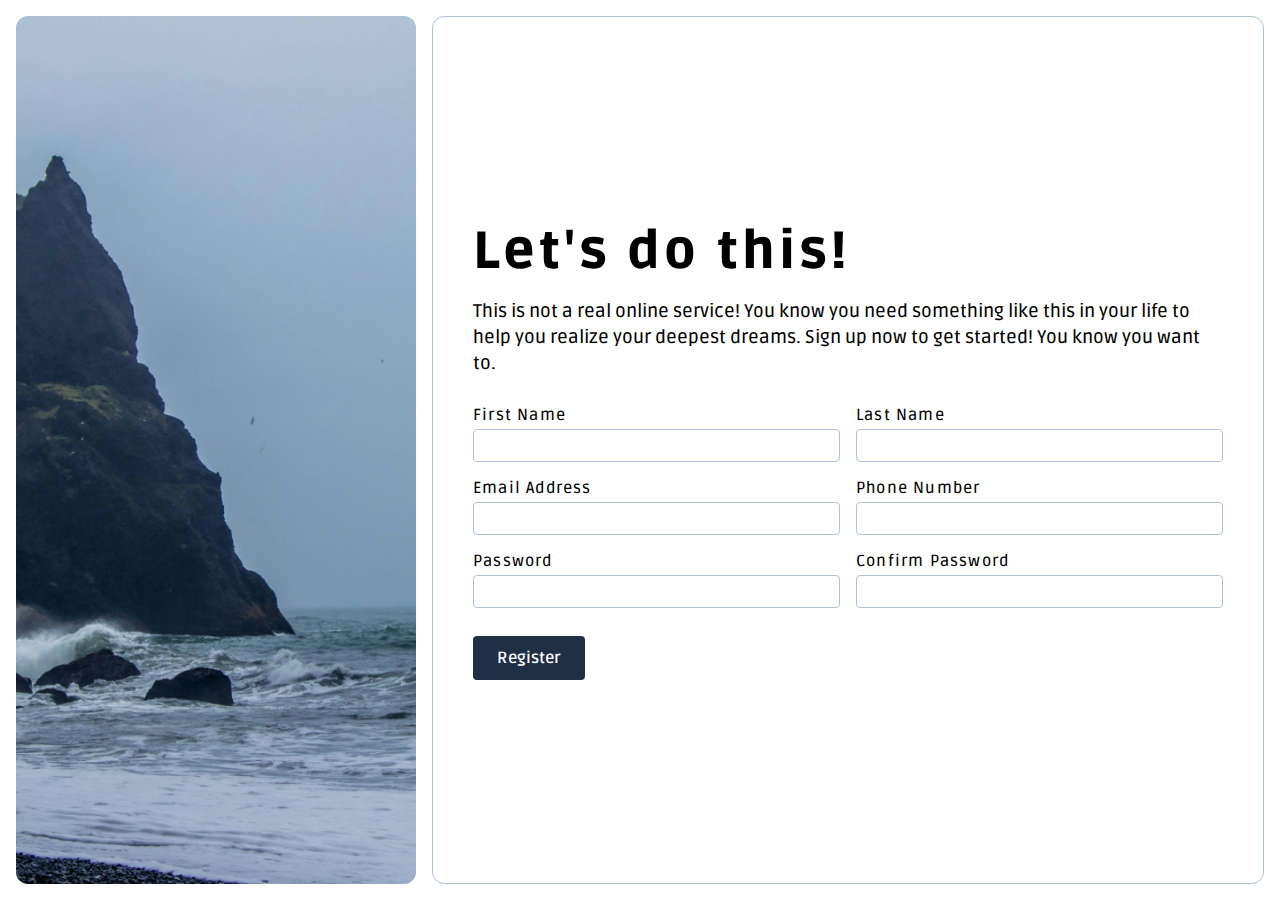
==== javascript-fullstack/form/index.html @ 7c630723 "first commit" ====
<!DOCTYPE html>
<html lang="en">
<head>
  <meta charset="UTF-8">
  <meta name="viewport" content="width=device-width, initial-scale=1.0">
  <title>The Odin Form</title>
  <link rel="stylesheet" href="styles.css">
</head>
<body>
  <div class="image">
  </div>
  <main>
    <h1>Let's do this!</h1>
    <p>This is not a real online service! You know you need something like this in your life to help you realize your deepest dreams. Sign up now to get started! You know you want to.</p>
    <form action="">
      <div class="row">
        <div class="input-wrapper">
          <label for="first-name">First Name</label>
          <input type="text" name="first-name" id="">
        </div>
        <div class="input-wrapper">
          <label for="last-name">Last Name</label>
          <input type="text" name="last-name" id="">
        </div>
      </div>
      <div class="row">
        <div class="input-wrapper">
          <label for="email">Email Address</label>
          <input type="email" name="email" id="">
        </div>
        <div class="input-wrapper">
          <label for="phone">Phone Number</label>
          <input type="tel" name="phone" id="">
        </div>
      </div>
      <div class="row">
        <div class="input-wrapper">
          <label for="password">Password</label>
          <input type="password" name="password" id="">
        </div>
        <div class="input-wrapper">
          <label for="confirm-password">Confirm Password</label>
          <input type="password" name="confirm-password" id="">
        </div>
      </div>
      <button type="submit">Register</button>
    </form>
  </main>
  <script src="scripts.js" defer></script>
</body>
</html>
---- javascript-fullstack/form/styles.css ----
@font-face {
  font-family: 'Ruda';
  src: url('./assets/Ruda-VariableFont_wght.ttf');
  font-weight: 500 900;
}

*, input, button {
  margin: 0;
  padding: 0;
  box-sizing: border-box;
}

body {
  margin: 1rem;
  min-height: calc(100vh - 2rem);
  display: flex;
  gap: 1rem;
  font-family: 'Ruda', system-ui, sans-serif;
}

.image {
  width: 32.5%;
  background: url('./assets/landscape.jpg') no-repeat center center/cover;
  border-radius: .75rem;
}

main {
  display: flex;
  flex-direction: column;
  align-items: start;
  justify-content: center;
  width: 67.5%;
  border-radius: .75rem;
  border: 1px solid #B0C2D8;
  padding: 2.5rem;
}

h1 {
  font-size: 3.25rem;
  font-weight: 900;
  letter-spacing: .075em;
  margin-bottom: 1rem;
}

p {
  font-size: 1.15rem;
  font-weight: 450;
  line-height: 140%;
  margin-bottom: 1.75rem;
}

form {
  display: flex;
  width: 100%;
  flex-direction: column;
  gap: 1rem;
}

.row {
  display: flex;
  align-items: start;
  gap: 1rem;
}

.input-wrapper {
  display: flex;
  width: 100%;
  flex-direction: column;
  gap: .25rem;
}

label {
  font-size: 1rem;
  letter-spacing: 0.075em;
}

input {
  padding: .5rem .75rem;
  border: 1px solid #B0C2D8;
  border-radius: .25rem;
  box-shadow: 0 0 0 2px transparent;
  outline: none;
}

input:hover {
  border: 1px solid #1F2F46;
}

input:focus-visible {
  border: 1px solid #1F2F46;
  box-shadow: 0 0 0 2px #1F2F46;
}

button {
  margin-top: .75rem;
  align-self: flex-start;
  padding: .75rem 1.5rem;
  font-size: 1rem;
  font-family: inherit;
  font-weight: 650;
  background-color: #1F2F46;
  color: white;
  border: none;
  outline: none;
  border-radius: .25rem;
  cursor: pointer;
}

button:hover, button:focus {
  background-color: #2D4B75;
}

@media screen and (max-width: 820px) {
  body {
    flex-direction: column;
  }

  .image {
    width: 100%;
    min-height: 15rem;
  }

  main {
    width: 100%
  }
}

@media screen and (max-width: 580px) {
  h1 {
    font-size: 2.5rem
  }

  p {
    font-size: 1rem;
  }

  label {
    font-size: .9rem;
  }

  .row {
    flex-direction: column;
  }
}
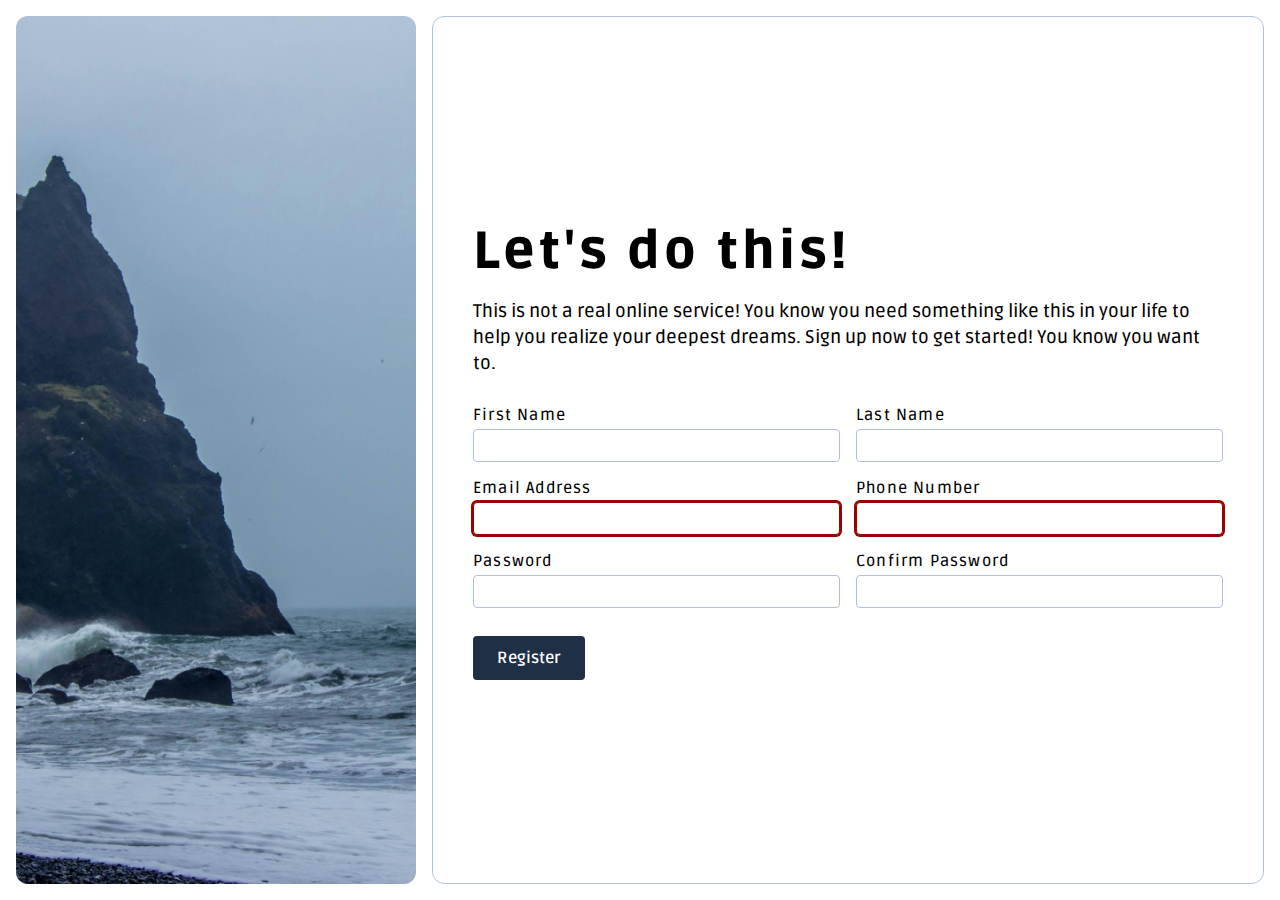
==== commit a4fe5849: "add validation" ====
--- a/javascript-fullstack/form/index.html
+++ b/javascript-fullstack/form/index.html
@@ -16,31 +16,31 @@
       <div class="row">
         <div class="input-wrapper">
           <label for="first-name">First Name</label>
-          <input type="text" name="first-name" id="">
+          <input type="text" name="first-name" id="" minlength="2">
         </div>
         <div class="input-wrapper">
           <label for="last-name">Last Name</label>
-          <input type="text" name="last-name" id="">
+          <input type="text" name="last-name" id="" minlength="2">
         </div>
       </div>
       <div class="row">
         <div class="input-wrapper">
           <label for="email">Email Address</label>
-          <input type="email" name="email" id="">
+          <input type="email" name="email" id="" required>
         </div>
         <div class="input-wrapper">
           <label for="phone">Phone Number</label>
-          <input type="tel" name="phone" id="">
+          <input type="tel" name="phone" id="" required>
         </div>
       </div>
       <div class="row">
         <div class="input-wrapper">
           <label for="password">Password</label>
-          <input type="password" name="password" id="">
+          <input type="password" name="password" id="" minlength="6">
         </div>
         <div class="input-wrapper">
           <label for="confirm-password">Confirm Password</label>
-          <input type="password" name="confirm-password" id="">
+          <input type="password" name="confirm-password" id="" minlength="6">
         </div>
       </div>
       <button type="submit">Register</button>
--- a/javascript-fullstack/form/styles.css
+++ b/javascript-fullstack/form/styles.css
@@ -91,6 +91,11 @@
   box-shadow: 0 0 0 2px #1F2F46;
 }
 
+input:invalid {
+  border: 1px solid #9b0202;
+  box-shadow: 0 0 0 2px #9b0202;
+}
+
 button {
   margin-top: .75rem;
   align-self: flex-start;
